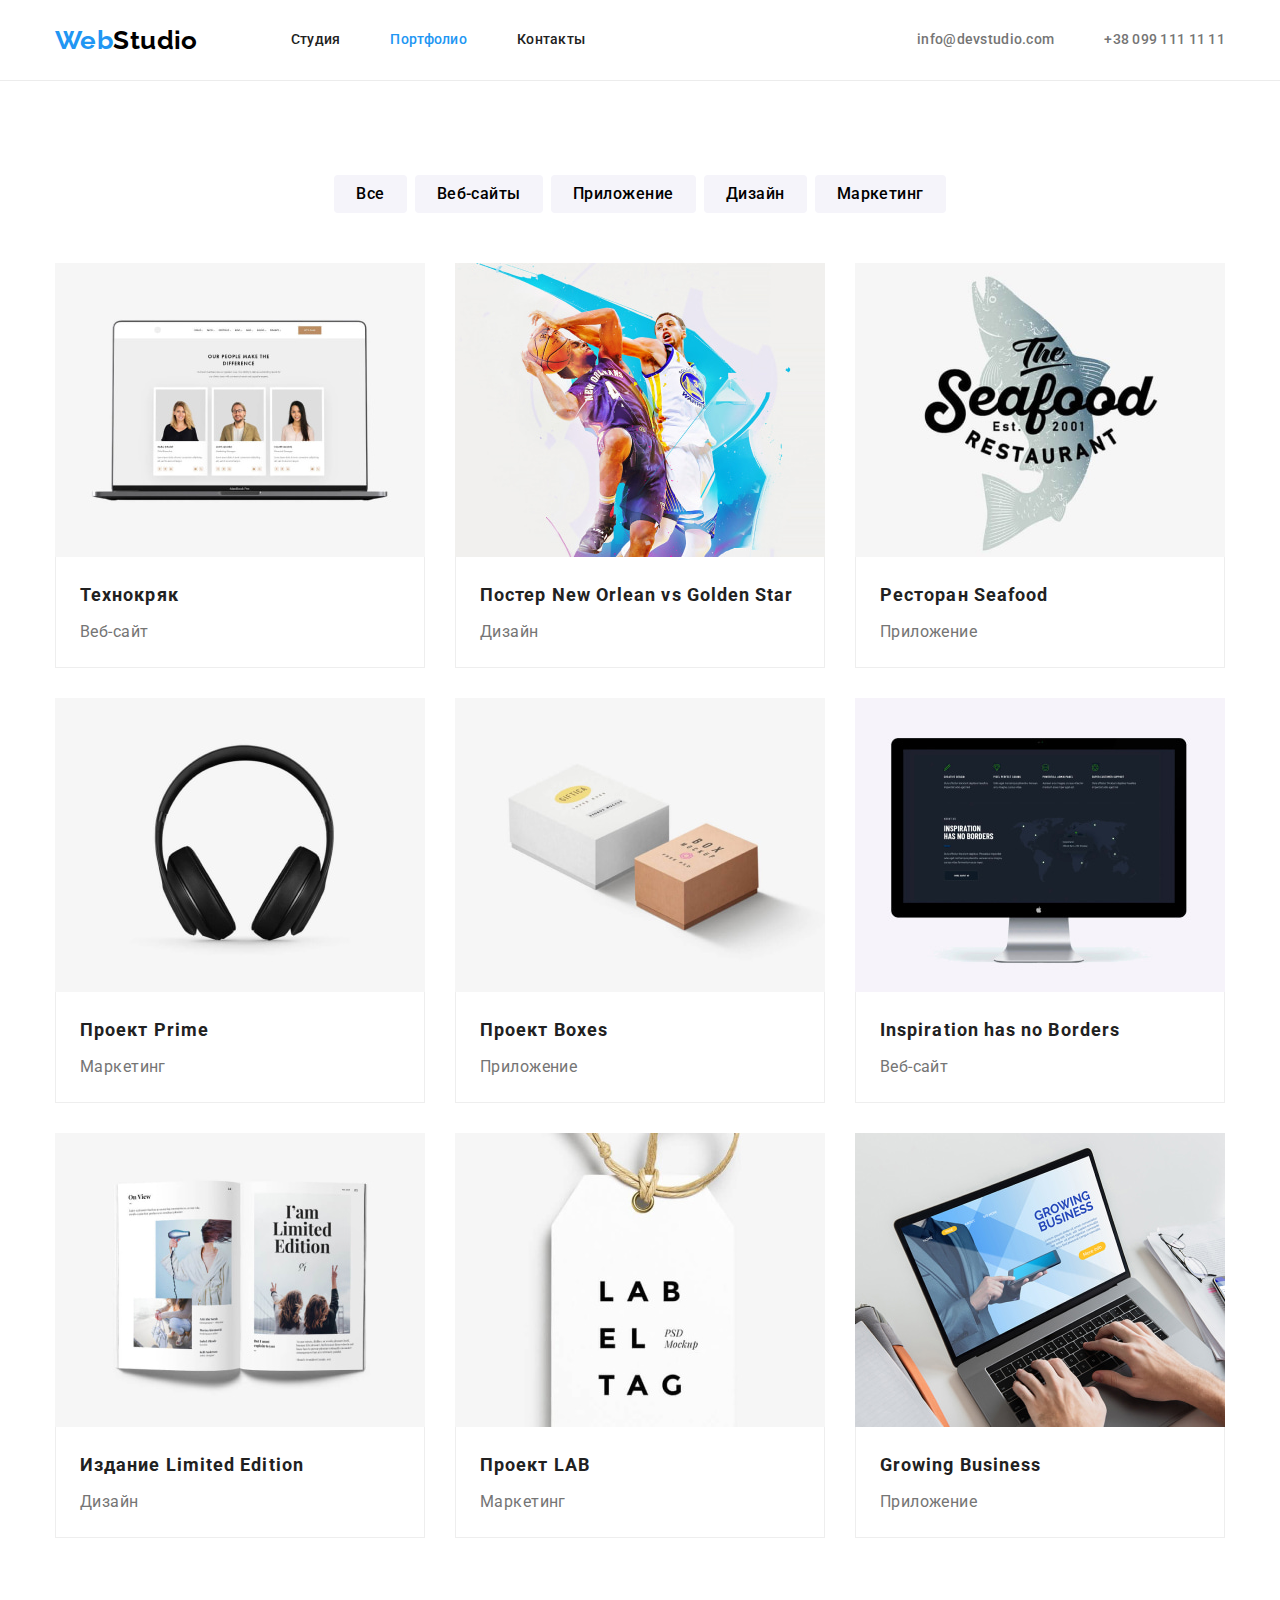
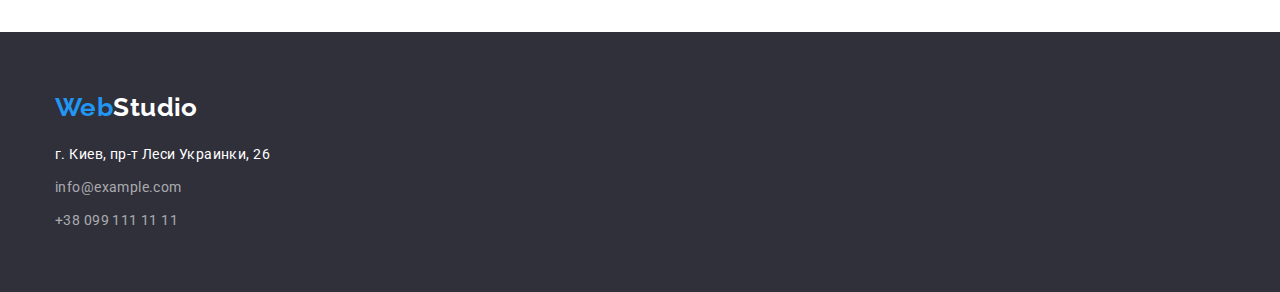
==== portfolio.html @ b50cb81b "Додав основні файли" ====
<!DOCTYPE html>
<html lang="ru">
  <head>
    <meta charset="UTF-8" />
    <meta http-equiv="X-UA-Compatible" content="IE=edge" />
    <meta name="viewport" content="width=device-width, initial-scale=1.0" />
    <title>Главная</title>
    <link
      href="https://fonts.googleapis.com/css2?family=Raleway:wght@700&family=Roboto:wght@400;500;700;900&display=swap"
      rel="stylesheet"
    />
    <link
      rel="stylesheet"
      href="https://cdnjs.cloudflare.com/ajax/libs/modern-normalize/1.1.0/modern-normalize.min.css"
    />
    <link rel="stylesheet" href="./css/styles.css" />
  </head>
  <body>
    <!--Верхняя линия-->
    <header class="header">
      <div class="container">
        <nav class="nav">
          <a href="./index.html" class="logo"
            >Web<span class="logo-studio">Studio</span></a
          >
          <ul class="site-nav list">
            <li class="nav-item">
              <a href="./index.html" class="link">Студия</a>
            </li>
            <li class="nav-item">
              <a href="./portfolio.html" class="link current">Портфолио</a>
            </li>
            <li class="nav-item"><a href="" class="link">Контакты</a></li>
          </ul>
        </nav>
        <ul class="adress-nav list">
          <li class="adress-nav-list">
            <a href="mailto:info@devstudio.com" class="link"
              >info@devstudio.com</a
            >
          </li>
          <li class="adress-nav-list">
            <a href="tel:+380991111111" class="link">+38 099 111 11 11</a>
          </li>
        </ul>
      </div>
    </header>
    <!--Projects-->
    <main class="main">
      <section class="section">
        <div class="container">
          <h1 class="visually-hidden">Проекты</h1>
          <ul class="project list">
            <li class="btn">
              <button type="button" class="button">Все</button>
            </li>
            <li class="btn">
              <button type="button" class="button">Веб-сайты</button>
            </li>
            <li class="btn">
              <button type="button" class="button">Приложение</button>
            </li>
            <li class="btn">
              <button type="button" class="button">Дизайн</button>
            </li>
            <li class="btn">
              <button type="button" class="button">Маркетинг</button>
            </li>
          </ul>
          <ul class="section-project list">
            <li class="project-tehno">
              <a href="" class="link">
                <article class="card">
                  <img src="./images/img.jpg" alt="Технокряк" width="370" />
                  <div class="card-info">
                    <h2 class="project-title">Технокряк</h2>
                    <p class="project-descrip">Веб-сайт</p>
                  </div>
                </article>
              </a>
            </li>
            <li class="project-poster">
              <a href="" class="link">
                <article class="card">
                  <img
                    src="./images/img-1.jpg"
                    alt="Постер NO vs GS"
                    width="370"
                  />
                  <div class="card-info">
                    <h2 class="project-title">
                      Постер New Orlean vs Golden Star
                    </h2>
                    <p class="project-descrip">Дизайн</p>
                  </div>
                </article>
              </a>
            </li>
            <li class="project-seafood">
              <a href="" class="link">
                <article class="card">
                  <img
                    src="./images/img-2.jpg"
                    alt="Ресторан Seafood"
                    width="370"
                  />
                  <div class="card-info">
                    <h2 class="project-title">Ресторан Seafood</h2>
                    <p class="project-descrip">Приложение</p>
                  </div>
                </article>
              </a>
            </li>
            <li class="project-prime">
              <a href="" class="link">
                <article class="card">
                  <img
                    src="./images/img-3.jpg"
                    alt="Проект Prime"
                    width="370"
                  />
                  <div class="card-info">
                    <h2 class="project-title">Проект Prime</h2>
                    <p class="project-descrip">Маркетинг</p>
                  </div>
                </article>
              </a>
            </li>
            <li class="project-boxes">
              <a href="" class="link">
                <article class="card">
                  <img
                    src="./images/img-4.jpg"
                    alt="Проект Boxes"
                    height="294"
                    width="370"
                  />
                  <div class="card-info">
                    <h2 class="project-title">Проект Boxes</h2>
                    <p class="project-descrip">Приложение</p>
                  </div>
                </article>
              </a>
            </li>
            <li class="project-borders">
              <a href="" class="link">
                <article class="card">
                  <img
                    src="./images/img-5.jpg"
                    alt="Inspiration has no Borders"
                    width="370"
                  />
                  <div class="card-info">
                    <h2 class="project-title">Inspiration has no Borders</h2>
                    <p class="project-descrip">Веб-сайт</p>
                  </div>
                </article>
              </a>
            </li>
            <li class="project-limit">
              <a href="" class="link">
                <article class="card">
                  <img
                    src="./images/img-6.jpg"
                    alt="Издание Limited Edition"
                    width="370"
                  />
                  <div class="card-info">
                    <h2 class="project-title">Издание Limited Edition</h2>
                    <p class="project-descrip">Дизайн</p>
                  </div>
                </article>
              </a>
            </li>
            <li class="project-lab">
              <a href="" class="link">
                <article class="card">
                  <img src="./images/img-7.jpg" alt="Проект LAB" width="370" />
                  <div class="card-info">
                    <h2 class="project-title">Проект LAB</h2>
                    <p class="project-descrip">Маркетинг</p>
                  </div>
                </article>
              </a>
            </li>
            <li class="project-business">
              <a href="" class="link">
                <article class="card">
                  <img
                    src="./images/img-8.jpg"
                    alt="Growing Business"
                    width="370"
                  />
                  <div class="card-info">
                    <h2 class="project-title">Growing Business</h2>
                    <p class="project-descrip">Приложение</p>
                  </div>
                </article>
              </a>
            </li>
          </ul>
        </div>
      </section>
    </main>
    <!--Footer-->
    <footer class="footer">
      <div class="container">
        <a href="./index.html" class="logo"
          >Web<span class="logo-studio">Studio</span></a
        >
        <address class="footer-adress">
          г. Киев, пр-т Леси Украинки, 26
          <ul class="footer-info list">
            <li class="footer-adress-item">
              <a href="mailto:info@example.com" class="link"
                >info@example.com</a
              >
            </li>
            <li class="footer-adress-item">
              <a href="tel:+380991111111" class="link">+38 099 111 11 11</a>
            </li>
          </ul>
        </address>
      </div>
    </footer>
  </body>
</html>
---- css/styles.css ----
/* Описание Студия */

:root {
  --main-text-color: #212121;
  --acent-color: #757575;
  --primary-white-color: #ffffff;
  --button-color: #2196f3;
  --background-color: #2f303a;
  --background-button: #f5f4fa;
  --background: #188ce8;
  --color-logo: #000000;

  --padding-section: 94px;
  --basic-margin: 30px;
}

body {
  font-family: Roboto, sans-serif;
  font-style: 400;
  font-size: 14px;
  font-weight: 400;
  letter-spacing: 0.03em;
  background-color: var(--primary-white-color);
  color: var(--main-text-color);
  justify-content: center;
}
.container {
  width: 1200px;
  margin: 0 auto;
  padding: 0 15px;
}

h1,
h2,
h3,
h4,
p,
ul {
  margin: 0;
}
img {
  display: block;
  max-width: 100%;
}
.list {
  list-style: none;
  padding: 0;
  margin: 0;
}

.link {
  text-decoration: none;
}

/* Logo */

.logo {
  font-family: Raleway, sans-serif;
  font-style: 400;
  font-weight: 700;
  font-size: 26px;
  line-height: 1.19;
  text-decoration: none;
  color: var(--button-color);
  display: flex;
  align-items: center;
}

.logo-studio {
  color: var(--color-logo);
}

/* Header */

.header {
  border-bottom: 1px solid #ececec;
}
.header .container {
  display: flex;
  align-items: center;
}
.nav {
  display: flex;
  flex-wrap: wrap;
  align-content: center;
}

.site-nav {
  font-weight: 500;
  font-size: 14px;
  line-height: 1.14;
  letter-spacing: 0.02em;
  justify-content: center;
  align-items: center;
  display: flex;
  margin-left: 93px;
}

.site-nav .link {
  color: var(--main-text-color);
}

.site-nav .link:hover,
.site-nav .link:focus {
  color: var(--button-color);
}

.site-nav .link.current {
  color: var(--button-color);
}

.nav-item {
  margin-right: 50px;
}

.nav-item > .link {
  display: block;
  padding: 32px 0;
}

.nav-item:last-child {
  margin-right: 0;
}

.adress-nav {
  font-weight: 500;
  font-size: 14px;
  line-height: 1.14;
  letter-spacing: 0.02em;
  margin-left: auto;
  display: flex;
}
.adress-nav-list {
  margin-left: 50px;
}

.adress-nav-list:first-child {
  margin-left: 0;
}

/* Hero */

.hero {
  background-color: var(--background-color);
  padding-top: 200px;
  padding-bottom: 200px;
}

.hero-title {
  font-weight: 900;
  font-size: 44px;
  line-height: 1.36;
  text-align: center;
  letter-spacing: 0.06em;
  text-transform: uppercase;
  color: var(--primary-white-color);
  margin-bottom: var(--basic-margin);
}

.hero-button {
  cursor: pointer;
  font-weight: 700;
  font-size: 16px;
  line-height: 1.87;
  text-align: center;
  letter-spacing: 0.06em;
  /* box-shadow: 0px 4px 4px rgba(0, 0, 0, 0.15); */
  border: 0;
  border-radius: 4px;
  color: var(--primary-white-color);
  background-color: var(--button-color);
  display: block;
  padding: 10px 32px;
  margin-left: auto;
  margin-right: auto;
}
.hero-button:hover,
.hero-button:focus {
  color: var(--primary-white-color);
  background-color: var(--background);
}

/* Секции и абзацы*/
.section {
  padding: var(--padding-section) 0;
}

.section-title {
  color: var(--main-text-color);
  font-weight: 700;
  font-size: 36px;
  line-height: 1.17;
  text-align: center;
  margin-bottom: 50px;
}

/* Особенности */

.visually-hidden {
  position: absolute;
  width: 1px;
  height: 1px;
  margin: -1px;
  border: 0;
  padding: 0;
  white-space: nowrap;
  clip-path: inset(100%);
  clip: rect(0 0 0 0);
  overflow: hidden;
}

.futuries {
  display: flex;
}

.futuries.section {
  padding-bottom: 0;
}

.futuries > .item {
  flex-basis: calc(100% / 4);
  margin-left: var(--basic-margin);
}

.item:first-child {
  margin-left: 0;
}

.futuries-title {
  font-weight: 700;
  font-size: 14px;
  line-height: 1.14;
  text-transform: uppercase;
  margin-bottom: 10px;
}

.futuries-title-p {
  font-size: 14px;
  line-height: 1.71;
  color: var(--acent-color);
}

/* Чем мы занимаемся*/

.study {
  display: flex;
  flex-wrap: wrap;
}

.study-item {
  margin-right: var(--basic-margin);
}

.study-item:last-child {
  margin-right: 0;
}

.section.study {
  padding-top: 0;
}

/* Team section */

.team {
  display: flex;
  flex-wrap: wrap;
  flex-basis: calc(100% / 4 - 90px);
}

.section.team {
  background-color: var(--background-button);

  margin-left: auto;
  margin-right: auto;
  justify-content: center;
}

.team-list {
  text-align: center;
  width: 270px;
  background-color: var(--primary-white-color);
  box-shadow: 0px 1px 3px rgba(0, 0, 0, 0.12), 0px 1px 1px rgba(0, 0, 0, 0.14),
    0px 2px 1px rgba(0, 0, 0, 0.2);
  border-radius: 0px 0px 4px 4px;
  margin-left: var(--basic-margin);
}
.team-list:first-child {
  margin-left: 0;
}
.team-disc {
  padding: var(--basic-margin) 0;
}

.team-list .team-title {
  font-weight: 500;
  font-size: 16px;
  line-height: 1.19;
  justify-content: center;
  margin-bottom: 10px;
}

.team-descrip {
  font-size: 16px;
  line-height: 1.14;
  color: var(--acent-color);
  justify-content: center;
}

/* Footer */

.footer {
  color: var(--primary-white-color);
  background-color: var(--background-color);
  margin-left: auto;
  margin-right: auto;
  padding: 60px 0;
}

.footer-adress {
  line-height: 1.71;
  font-style: normal;
  color: var(--primary-white-color);
  background-color: var(--background-color);
  margin-top: 20px;
}

.footer-info {
  margin-top: 9px;
}

.footer-adress-item:last-child {
  margin-top: 9px;
}

.footer-adress .link {
  color: rgba(255, 255, 255, 0.6);
}
.footer .logo-studio {
  color: var(--primary-white-color);
}

.adress-nav .link {
  color: var(--acent-color);
}

.link:hover,
.link:focus {
  color: var(--button-color);
}

.adress-nav .link.current {
  color: var(--button-color);
}

/* Описание для Портфолио */

/* Section project */

.project {
  font-weight: 500;
  font-size: 16px;
  line-height: 1.62;
  margin: 0 auto;
  display: flex;
  justify-content: center;
  margin-bottom: 50px;
}
.btn {
  margin-right: 8px;
}

.btn:last-child {
  margin-right: 0;
}

.button {
  font-family: Roboto;
  font-style: 400;
  font-weight: 500;
  font-size: 16px;
  line-height: 1.63;
  text-align: center;
  letter-spacing: 0.03em;
  background-color: var(--background-button);
  border-radius: 4px;
  border: var(--background-button);
  padding: 6px 22px;
}

.button:last-child {
}

.project .button:active {
  color: var(--primary-white-color);
  background-color: var(--button-color);
}

.project .button:hover,
.project .button:focus {
  color: var(--primary-white-color);
  background-color: var(--button-color);
}

.section-project .link {
  color: var(--main-text-color);
}

.section-project {
  display: flex;
  flex-wrap: wrap;
  margin-left: calc(-1 * var(--basic-margin));
  margin-top: calc(-1 * var(--basic-margin));
}

.project-title {
  font-weight: 700;
  font-size: 18px;
  line-height: 2;
  letter-spacing: 0.06em;
  margin-bottom: 4px;
}

.card-info {
  padding: 20px 24px;
  border-left: 1px solid #eeeeee;
  border-right: 1px solid #eeeeee;
  border-bottom: 1px solid #eeeeee;
}

.project-descrip {
  font-size: 16px;
  line-height: 1.87;
  color: var(--acent-color);
}

.project-tehno,
.project-poster,
.project-seafood,
.project-prime,
.project-boxes,
.project-borders,
.project-limit,
.project-lab,
.project-business {
  flex-basis: calc(100% / 3 - var(--basic-margin));
  margin-left: var(--basic-margin);
  margin-top: var(--basic-margin);
}
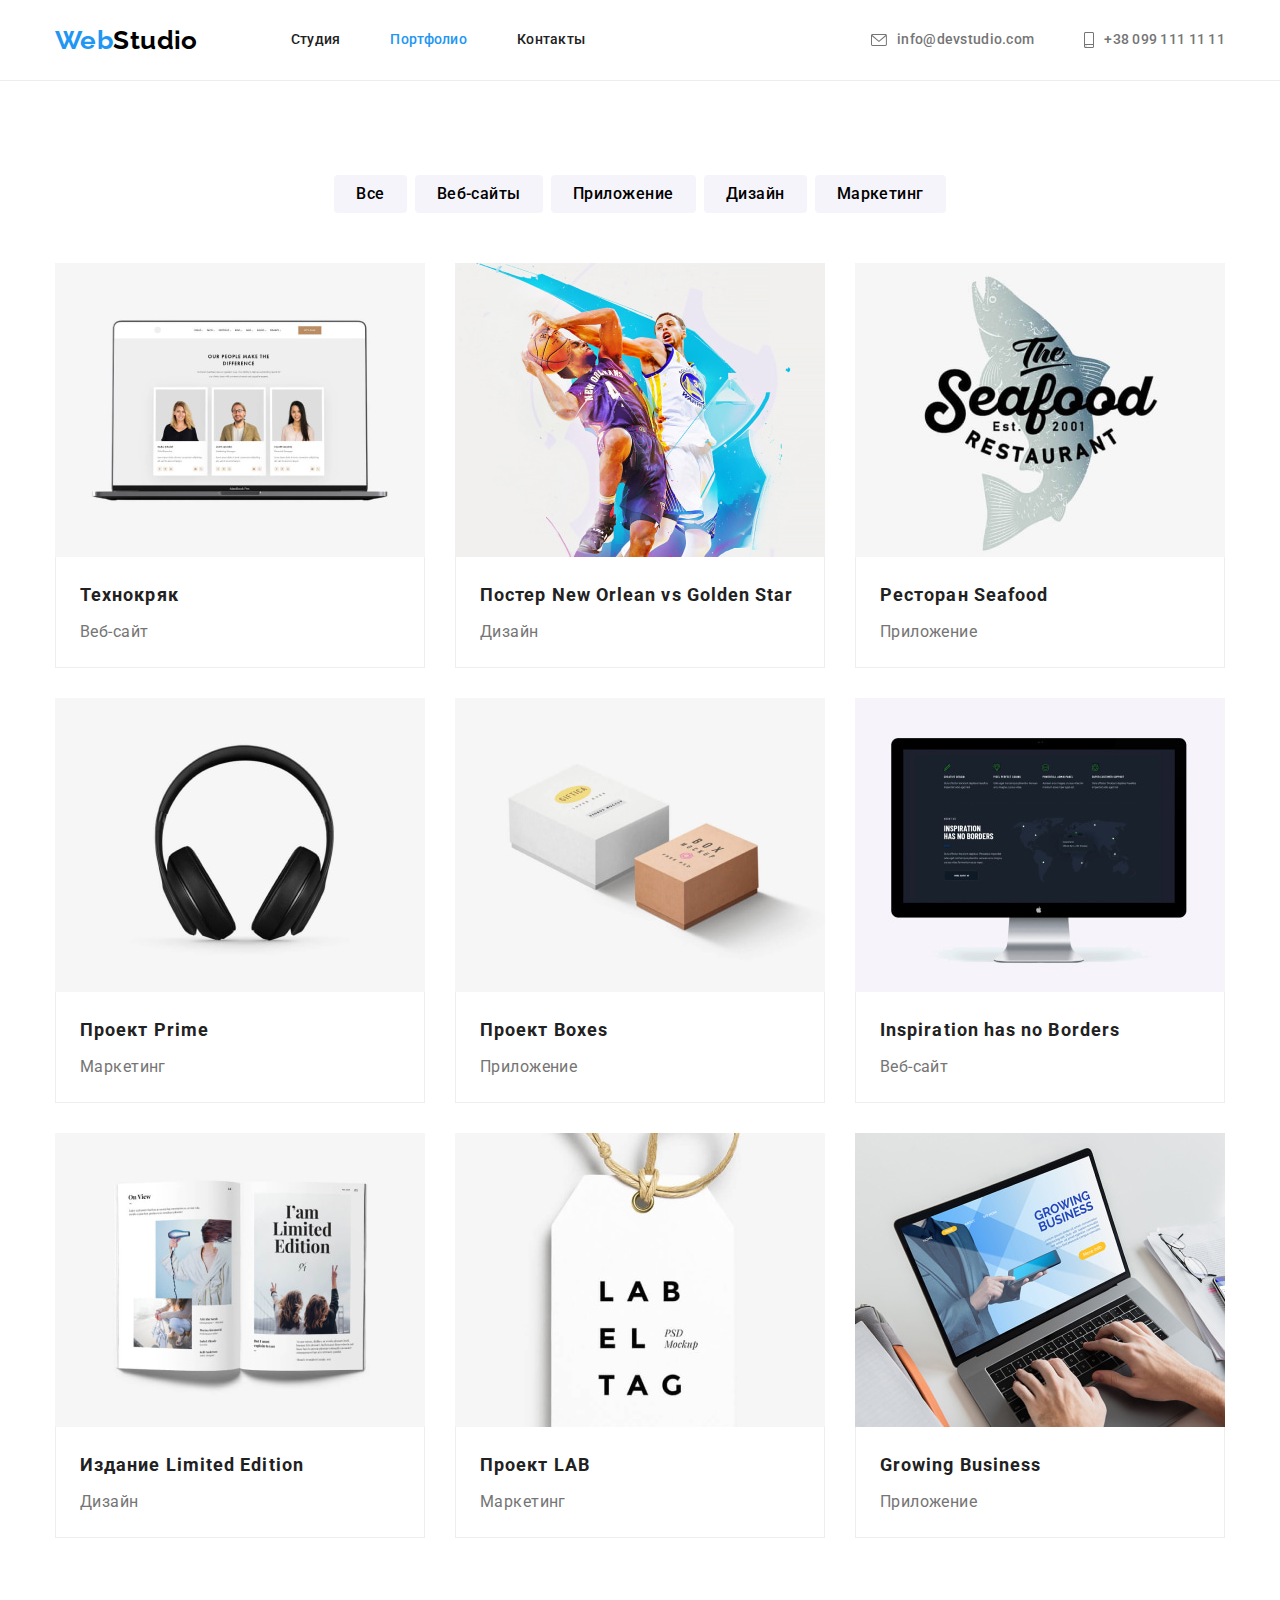
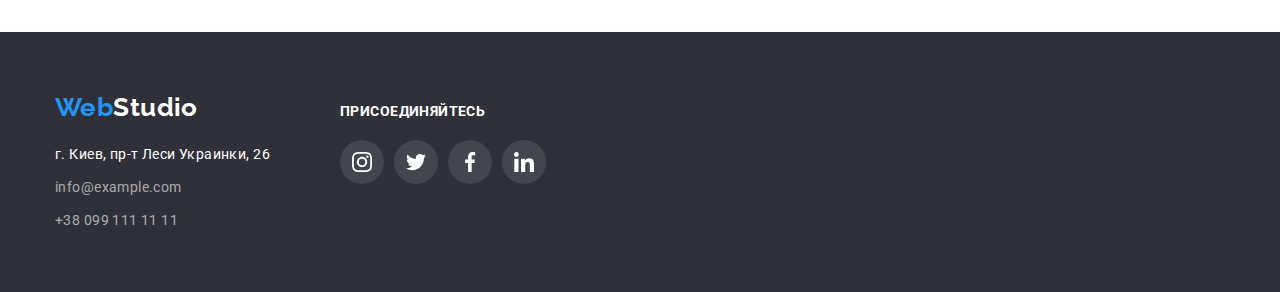
==== commit 3312d7b3: "Додав ефект тіні на сторінку Портфоліо" ====
--- a/portfolio.html
+++ b/portfolio.html
@@ -35,11 +35,17 @@
         </nav>
         <ul class="adress-nav list">
           <li class="adress-nav-list">
+            <svg class="soc-icons nav" width="16" height="12">
+              <use href="./images/icons.svg#envelope"></use>
+            </svg>
             <a href="mailto:info@devstudio.com" class="link"
               >info@devstudio.com</a
             >
           </li>
           <li class="adress-nav-list">
+            <svg class="soc-icons nav" width="10" height="16">
+              <use href="./images/icons.svg#smartphone"></use>
+            </svg>
             <a href="tel:+380991111111" class="link">+38 099 111 11 11</a>
           </li>
         </ul>
@@ -205,22 +211,61 @@
     <!--Footer-->
     <footer class="footer">
       <div class="container">
-        <a href="./index.html" class="logo"
-          >Web<span class="logo-studio">Studio</span></a
-        >
-        <address class="footer-adress">
-          г. Киев, пр-т Леси Украинки, 26
-          <ul class="footer-info list">
-            <li class="footer-adress-item">
-              <a href="mailto:info@example.com" class="link"
-                >info@example.com</a
-              >
-            </li>
-            <li class="footer-adress-item">
-              <a href="tel:+380991111111" class="link">+38 099 111 11 11</a>
-            </li>
-          </ul>
-        </address>
+        <ul class="foot-adress list">
+          <li class="foot-list">
+            <a href="./index.html" class="logo"
+              >Web<span class="logo-studio">Studio</span></a
+            >
+            <address class="footer-adress">
+              г. Киев, пр-т Леси Украинки, 26
+              <ul class="footer-info list">
+                <li class="footer-adress-item">
+                  <a href="mailto:info@example.com" class="link"
+                    >info@example.com</a
+                  >
+                </li>
+                <li class="footer-adress-item">
+                  <a href="tel:+380991111111" class="link">+38 099 111 11 11</a>
+                </li>
+              </ul>
+            </address>
+          </li>
+          <li class="foot-list">
+            <ul class="foot-social list">
+              <li class="social-list">
+                <h3 class="footer-title">ПРИСОЕДИНЯЙТЕСЬ</h3>
+              </li>
+              <li class="social-list">
+                <ul class="foot-icons list">
+                  <li class="ftr-icon">
+                    <a href="" class="footer-social"
+                      ><svg class="soc-icons" width="20" height="20">
+                        <use href="./images/icons.svg#instagram"></use></svg
+                    ></a>
+                  </li>
+                  <li class="ftr-icon">
+                    <a href="" class="footer-social"
+                      ><svg class="soc-icons" width="20" height="20">
+                        <use href="./images/icons.svg#twitter"></use></svg
+                    ></a>
+                  </li>
+                  <li class="ftr-icon">
+                    <a href="" class="footer-social"
+                      ><svg class="soc-icons" width="20" height="20">
+                        <use href="./images/icons.svg#facebook"></use></svg
+                    ></a>
+                  </li>
+                  <li class="ftr-icon">
+                    <a href="" class="footer-social"
+                      ><svg class="soc-icons" width="20" height="20">
+                        <use href="./images/icons.svg#linkedin"></use></svg
+                    ></a>
+                  </li>
+                </ul>
+              </li>
+            </ul>
+          </li>
+        </ul>
       </div>
     </footer>
   </body>
--- a/css/styles.css
+++ b/css/styles.css
@@ -10,6 +10,9 @@
   --background: #188ce8;
   --color-logo: #000000;
 
+  --icons-color: #afb1b8;
+  --icons-foot: rgba(255, 255, 255, 0.1);
+
   --padding-section: 94px;
   --basic-margin: 30px;
 }
@@ -24,6 +27,7 @@
   color: var(--main-text-color);
   justify-content: center;
 }
+
 .container {
   width: 1200px;
   margin: 0 auto;
@@ -38,10 +42,12 @@
 ul {
   margin: 0;
 }
+
 img {
   display: block;
   max-width: 100%;
 }
+
 .list {
   list-style: none;
   padding: 0;
@@ -75,10 +81,12 @@
 .header {
   border-bottom: 1px solid #ececec;
 }
+
 .header .container {
   display: flex;
   align-items: center;
 }
+
 .nav {
   display: flex;
   flex-wrap: wrap;
@@ -130,20 +138,68 @@
   margin-left: auto;
   display: flex;
 }
+
 .adress-nav-list {
+  display: flex;
+  align-items: center;
+  justify-content: center;
   margin-left: 50px;
+}
+
+.adress-nav-list:hover,
+.adress-nav-list:focus {
+  color: var(--button-color);
 }
 
 .adress-nav-list:first-child {
   margin-left: 0;
 }
 
+.adress-nav .link {
+  color: var(--acent-color);
+}
+
+.link:hover,
+.link:focus {
+  color: var(--button-color);
+}
+
+.adress-nav .link.current {
+  color: var(--button-color);
+}
+
+.soc-icons.nav {
+  margin-right: 10px;
+  color: var(--acent-color);
+}
+
+.soc-icons.nav:hover,
+.soc-icons.nav:focus {
+  color: var(--button-color);
+}
+
 /* Hero */
+
+.overlay {
+  max-width: 1600px;
+  height: 600px;
+  margin-left: auto;
+  margin-right: auto;
+  background-image: linear-gradient(
+      to right,
+      rgba(47, 48, 58, 0.4),
+      rgba(47, 48, 58, 0.4)
+    ),
+    url("..//images/hero-bg.jpg");
+  background-repeat: no-repeat;
+  background-position: center;
+  background-size: cover;
+  padding-top: 200px;
+  padding-bottom: 200px;
+}
 
 .hero {
   background-color: var(--background-color);
-  padding-top: 200px;
-  padding-bottom: 200px;
 }
 
 .hero-title {
@@ -221,6 +277,16 @@
   flex-basis: calc(100% / 4);
   margin-left: var(--basic-margin);
 }
+.futuries-icon {
+  display: flex;
+  justify-content: center;
+  align-items: center;
+  background-color: var(--background-button);
+  width: 270px;
+  height: 120px;
+  border-radius: 4px;
+  margin-bottom: 30px;
+}
 
 .item:first-child {
   margin-left: 0;
@@ -306,6 +372,68 @@
   justify-content: center;
 }
 
+.team-icons {
+  display: flex;
+  list-style: none;
+  padding: 0 32px;
+  cursor: pointer;
+  margin-top: 16px;
+}
+
+.btn-icon:not(:last-child) {
+  margin-right: 10px;
+}
+
+.button-social {
+  display: flex;
+  justify-content: center;
+  align-items: center;
+  width: 44px;
+  height: 44px;
+  border-radius: 50%;
+  padding: 0;
+  color: var(--icons-color);
+}
+
+.button-social:hover,
+.button-social:focus {
+  color: var(--primary-white-color);
+  background-color: var(--button-color);
+}
+
+.soc-icons {
+  fill: currentColor;
+}
+
+/* Section clients */
+
+.clients {
+  display: flex;
+  justify-content: center;
+  align-items: center;
+}
+
+.clients-list {
+  box-sizing: content-box;
+  border: 1px solid var(--icons-color);
+  border-radius: 4px;
+  padding: 16px 32px;
+}
+
+.clients-list:not(:last-child) {
+  margin-right: 30px;
+}
+
+.clients-item {
+  display: flex;
+  color: var(--icons-color);
+}
+
+.clients-item:hover,
+.clients-item:focus {
+  color: var(--button-color);
+}
+
 /* Footer */
 
 .footer {
@@ -314,6 +442,7 @@
   margin-left: auto;
   margin-right: auto;
   padding: 60px 0;
+  display: flex;
 }
 
 .footer-adress {
@@ -350,6 +479,55 @@
 
 .adress-nav .link.current {
   color: var(--button-color);
+}
+
+.footer-title {
+  font-family: Roboto;
+  font-style: normal;
+  font-weight: 700;
+  font-size: 14px;
+  line-height: 1.14;
+
+  text-transform: uppercase;
+  padding-top: 12px;
+}
+
+.foot-adress {
+  display: flex;
+}
+
+.foot-list:last-child {
+  margin-left: 70px;
+}
+
+.foot-icons {
+  display: flex;
+  list-style: none;
+  margin-top: 20px;
+  justify-content: center;
+  align-items: center;
+  cursor: pointer;
+}
+
+.ftr-icon:not(:last-child) {
+  margin-right: 10px;
+}
+
+.footer-social {
+  display: flex;
+  justify-content: center;
+  align-items: center;
+  width: 44px;
+  height: 44px;
+  border-radius: 50%;
+  padding: 0;
+  color: var(--primary-white-color);
+  background-color: var(--icons-foot);
+}
+.footer-social:hover,
+.footer-social:focus {
+  color: var(--primary-white-color);
+  background-color: var(--button-color);
 }
 
 /* Описание для Портфолио */
@@ -365,12 +543,9 @@
   justify-content: center;
   margin-bottom: 50px;
 }
-.btn {
+
+.btn:not(:last-child) {
   margin-right: 8px;
-}
-
-.btn:last-child {
-  margin-right: 0;
 }
 
 .button {
@@ -399,6 +574,8 @@
 .project .button:focus {
   color: var(--primary-white-color);
   background-color: var(--button-color);
+  box-shadow: 0px 3px 1px rgba(0, 0, 0, 0.1), 0px 1px 2px rgba(0, 0, 0, 0.08),
+    0px 2px 2px rgba(0, 0, 0, 0.12);
 }
 
 .section-project .link {
@@ -446,3 +623,25 @@
   margin-left: var(--basic-margin);
   margin-top: var(--basic-margin);
 }
+
+.project-tehno:hover,
+.project-tehno:focus,
+.project-poster:hover,
+.project-poster:focus,
+.project-seafood:hover,
+.project-seafood:focus,
+.project-prime:hover,
+.project-prime:focus,
+.project-boxes:hover,
+.project-boxes:focus,
+.project-borders:hover,
+.project-borders:focus,
+.project-limit:hover,
+.project-limit:focus,
+.project-lab:hover,
+.project-lab:focus,
+.project-business:hover,
+.project-business:focus {
+  box-shadow: 0px 1px 1px rgba(0, 0, 0, 0.12), 0px 4px 4px rgba(0, 0, 0, 0.06),
+    1px 4px 6px rgba(0, 0, 0, 0.16);
+}
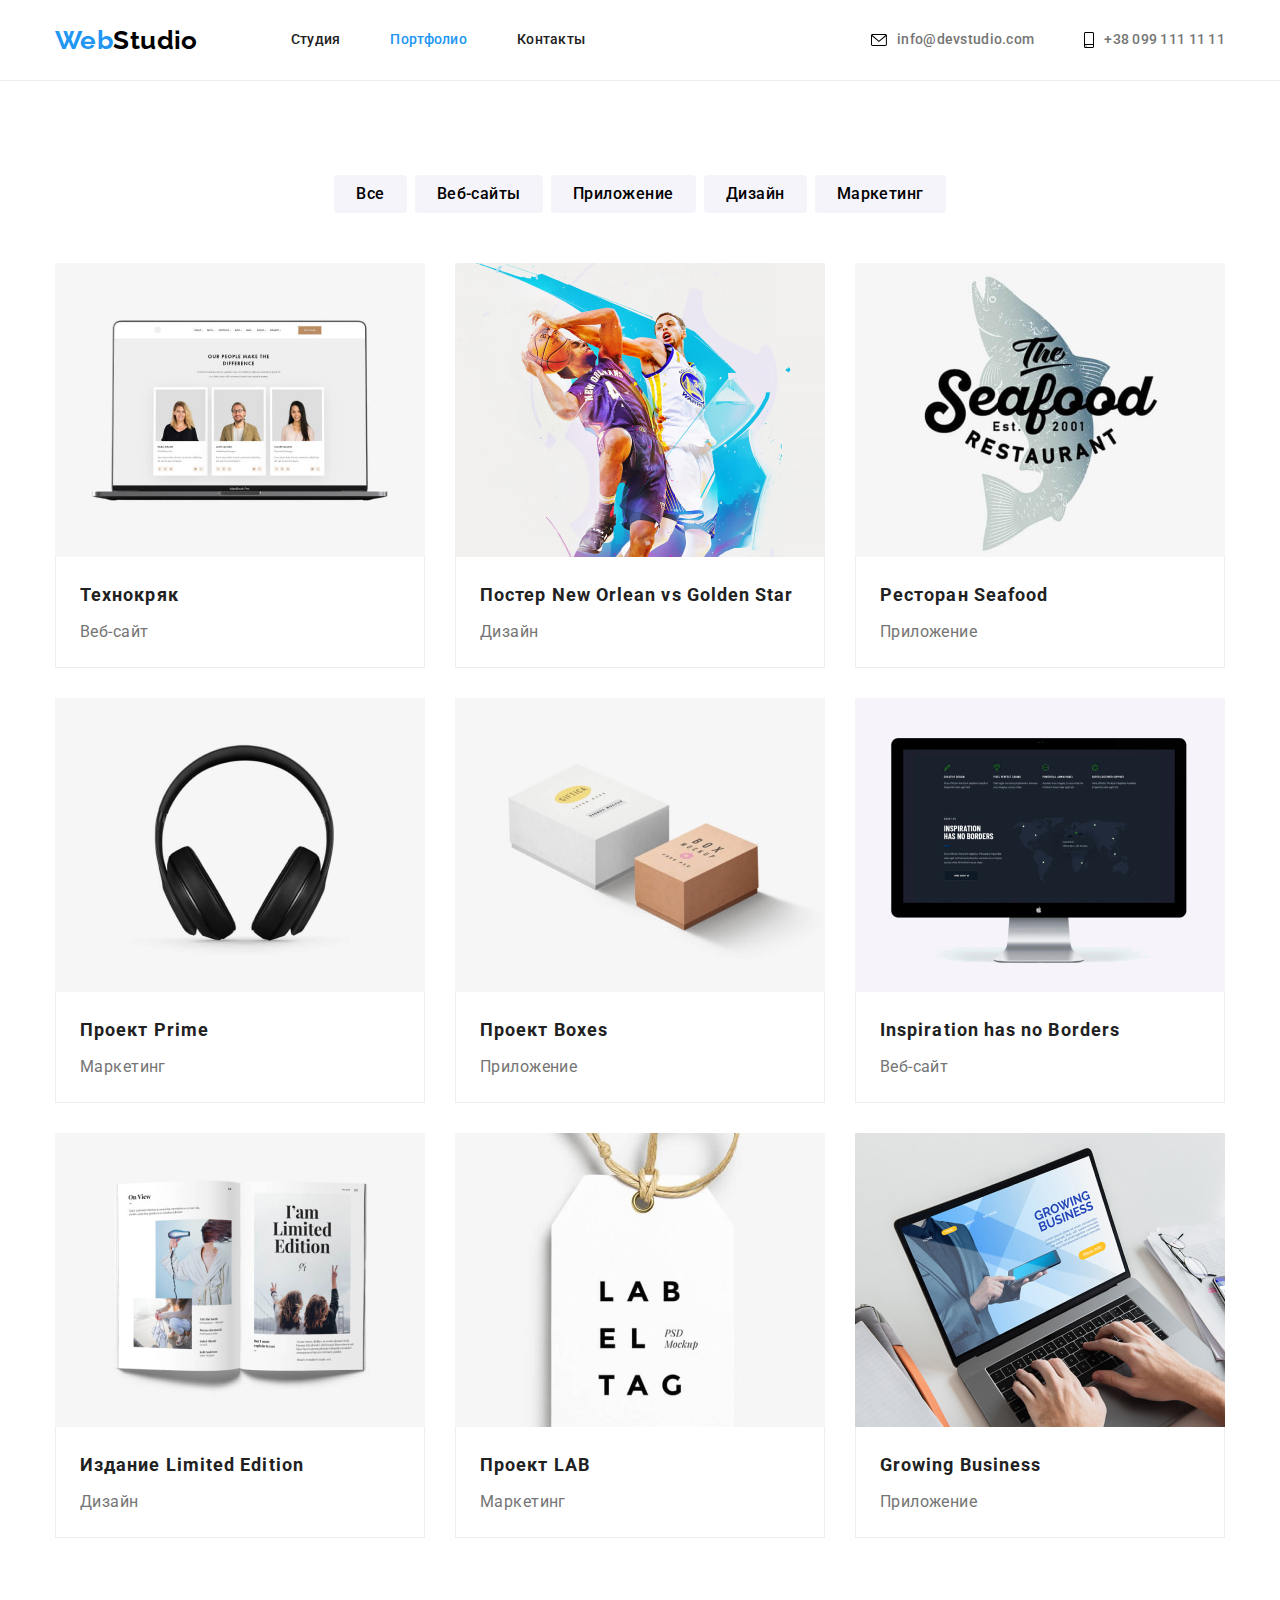
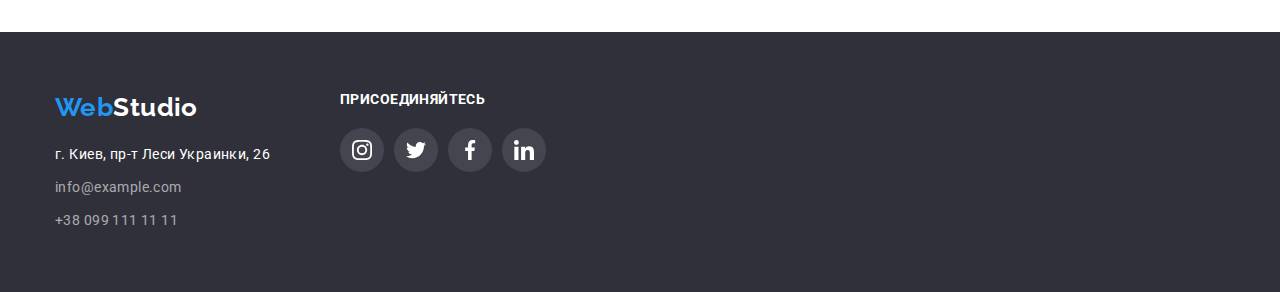
==== commit 28e5fec4: "Оновив футер і хедер" ====
--- a/portfolio.html
+++ b/portfolio.html
@@ -23,7 +23,7 @@
           <a href="./index.html" class="logo"
             >Web<span class="logo-studio">Studio</span></a
           >
-          <ul class="site-nav list">
+          <ul class="site-nav">
             <li class="nav-item">
               <a href="./index.html" class="link">Студия</a>
             </li>
@@ -33,20 +33,20 @@
             <li class="nav-item"><a href="" class="link">Контакты</a></li>
           </ul>
         </nav>
-        <ul class="adress-nav list">
+        <ul class="adress-nav">
           <li class="adress-nav-list">
-            <svg class="soc-icons nav" width="16" height="12">
-              <use href="./images/icons.svg#envelope"></use>
-            </svg>
             <a href="mailto:info@devstudio.com" class="link"
+              ><svg class="nav-icons" width="16" height="12">
+                <use href="./images/icons.svg#envelope"></use></svg
               >info@devstudio.com</a
             >
           </li>
           <li class="adress-nav-list">
-            <svg class="soc-icons nav" width="10" height="16">
-              <use href="./images/icons.svg#smartphone"></use>
-            </svg>
-            <a href="tel:+380991111111" class="link">+38 099 111 11 11</a>
+            <a href="tel:+380991111111" class="link"
+              ><svg class="nav-icons" width="10" height="16">
+                <use href="./images/icons.svg#smartphone"></use></svg
+              >+38 099 111 11 11</a
+            >
           </li>
         </ul>
       </div>
@@ -56,7 +56,7 @@
       <section class="section">
         <div class="container">
           <h1 class="visually-hidden">Проекты</h1>
-          <ul class="project list">
+          <ul class="project lit">
             <li class="btn">
               <button type="button" class="button">Все</button>
             </li>
@@ -73,9 +73,9 @@
               <button type="button" class="button">Маркетинг</button>
             </li>
           </ul>
-          <ul class="section-project list">
-            <li class="project-tehno">
-              <a href="" class="link">
+          <ul class="section-project">
+            <li class="project-item">
+              <a href="" class="project-link">
                 <article class="card">
                   <img src="./images/img.jpg" alt="Технокряк" width="370" />
                   <div class="card-info">
@@ -85,8 +85,8 @@
                 </article>
               </a>
             </li>
-            <li class="project-poster">
-              <a href="" class="link">
+            <li class="project-item">
+              <a href="" class="project-link">
                 <article class="card">
                   <img
                     src="./images/img-1.jpg"
@@ -102,8 +102,8 @@
                 </article>
               </a>
             </li>
-            <li class="project-seafood">
-              <a href="" class="link">
+            <li class="project-item">
+              <a href="" class="project-link">
                 <article class="card">
                   <img
                     src="./images/img-2.jpg"
@@ -117,8 +117,8 @@
                 </article>
               </a>
             </li>
-            <li class="project-prime">
-              <a href="" class="link">
+            <li class="project-item">
+              <a href="" class="project-link">
                 <article class="card">
                   <img
                     src="./images/img-3.jpg"
@@ -132,8 +132,8 @@
                 </article>
               </a>
             </li>
-            <li class="project-boxes">
-              <a href="" class="link">
+            <li class="project-item">
+              <a href="" class="project-link">
                 <article class="card">
                   <img
                     src="./images/img-4.jpg"
@@ -148,8 +148,8 @@
                 </article>
               </a>
             </li>
-            <li class="project-borders">
-              <a href="" class="link">
+            <li class="project-item">
+              <a href="" class="project-link">
                 <article class="card">
                   <img
                     src="./images/img-5.jpg"
@@ -163,8 +163,8 @@
                 </article>
               </a>
             </li>
-            <li class="project-limit">
-              <a href="" class="link">
+            <li class="project-item">
+              <a href="" class="project-link">
                 <article class="card">
                   <img
                     src="./images/img-6.jpg"
@@ -178,8 +178,8 @@
                 </article>
               </a>
             </li>
-            <li class="project-lab">
-              <a href="" class="link">
+            <li class="project-item">
+              <a href="" class="project-link">
                 <article class="card">
                   <img src="./images/img-7.jpg" alt="Проект LAB" width="370" />
                   <div class="card-info">
@@ -189,8 +189,8 @@
                 </article>
               </a>
             </li>
-            <li class="project-business">
-              <a href="" class="link">
+            <li class="project-item">
+              <a href="" class="project-link">
                 <article class="card">
                   <img
                     src="./images/img-8.jpg"
@@ -211,14 +211,14 @@
     <!--Footer-->
     <footer class="footer">
       <div class="container">
-        <ul class="foot-adress list">
+        <ul class="foot-adress">
           <li class="foot-list">
             <a href="./index.html" class="logo"
               >Web<span class="logo-studio">Studio</span></a
             >
             <address class="footer-adress">
               г. Киев, пр-т Леси Украинки, 26
-              <ul class="footer-info list">
+              <ul class="footer-info">
                 <li class="footer-adress-item">
                   <a href="mailto:info@example.com" class="link"
                     >info@example.com</a
@@ -231,7 +231,7 @@
             </address>
           </li>
           <li class="foot-list">
-            <ul class="foot-social list">
+            <ul class="foot-social">
               <li class="social-list">
                 <h3 class="footer-title">ПРИСОЕДИНЯЙТЕСЬ</h3>
               </li>
--- a/css/styles.css
+++ b/css/styles.css
@@ -38,9 +38,9 @@
 h2,
 h3,
 h4,
-p,
-ul {
+p {
   margin: 0;
+  padding: 0;
 }
 
 img {
@@ -48,7 +48,7 @@
   max-width: 100%;
 }
 
-.list {
+ul {
   list-style: none;
   padding: 0;
   margin: 0;
@@ -140,49 +140,35 @@
 }
 
 .adress-nav-list {
-  display: flex;
-  align-items: center;
-  justify-content: center;
   margin-left: 50px;
-}
-
-.adress-nav-list:hover,
-.adress-nav-list:focus {
-  color: var(--button-color);
 }
 
 .adress-nav-list:first-child {
   margin-left: 0;
 }
-
 .adress-nav .link {
+  display: flex;
+  align-items: center;
   color: var(--acent-color);
 }
 
-.link:hover,
-.link:focus {
+.adress-nav .link:hover,
+.adress-nav .link:focus {
   color: var(--button-color);
 }
 
-.adress-nav .link.current {
-  color: var(--button-color);
-}
-
-.soc-icons.nav {
+.nav-icons {
   margin-right: 10px;
-  color: var(--acent-color);
-}
-
-.soc-icons.nav:hover,
-.soc-icons.nav:focus {
-  color: var(--button-color);
 }
 
 /* Hero */
 
-.overlay {
+.hero {
+  background-color: var(--background-color);
+}
+
+.hero {
   max-width: 1600px;
-  height: 600px;
   margin-left: auto;
   margin-right: auto;
   background-image: linear-gradient(
@@ -198,10 +184,6 @@
   padding-bottom: 200px;
 }
 
-.hero {
-  background-color: var(--background-color);
-}
-
 .hero-title {
   font-weight: 900;
   font-size: 44px;
@@ -374,8 +356,8 @@
 
 .team-icons {
   display: flex;
+  justify-content: center;
   list-style: none;
-  padding: 0 32px;
   cursor: pointer;
   margin-top: 16px;
 }
@@ -409,40 +391,39 @@
 
 .clients {
   display: flex;
-  justify-content: center;
-  align-items: center;
 }
 
 .clients-list {
-  box-sizing: content-box;
+  width: 170px;
+  height: 92px;
+}
+
+.clients-list:not(:last-child) {
+  margin-right: 30px;
+}
+
+.clients-item {
+  display: flex;
+  justify-content: center;
+  align-items: center;
+  width: 100%;
+  height: 100%;
   border: 1px solid var(--icons-color);
   border-radius: 4px;
-  padding: 16px 32px;
-}
-
-.clients-list:not(:last-child) {
-  margin-right: 30px;
-}
-
-.clients-item {
-  display: flex;
   color: var(--icons-color);
 }
 
 .clients-item:hover,
 .clients-item:focus {
   color: var(--button-color);
+  border: 1px solid var(--button-color);
 }
 
 /* Footer */
 
 .footer {
-  color: var(--primary-white-color);
   background-color: var(--background-color);
-  margin-left: auto;
-  margin-right: auto;
   padding: 60px 0;
-  display: flex;
 }
 
 .footer-adress {
@@ -451,6 +432,7 @@
   color: var(--primary-white-color);
   background-color: var(--background-color);
   margin-top: 20px;
+  align-items: baseline;
 }
 
 .footer-info {
@@ -487,9 +469,8 @@
   font-weight: 700;
   font-size: 14px;
   line-height: 1.14;
-
   text-transform: uppercase;
-  padding-top: 12px;
+  color: var(--primary-white-color);
 }
 
 .foot-adress {
@@ -524,6 +505,7 @@
   color: var(--primary-white-color);
   background-color: var(--icons-foot);
 }
+
 .footer-social:hover,
 .footer-social:focus {
   color: var(--primary-white-color);
@@ -560,9 +542,7 @@
   border-radius: 4px;
   border: var(--background-button);
   padding: 6px 22px;
-}
-
-.button:last-child {
+  cursor: pointer;
 }
 
 .project .button:active {
@@ -578,10 +558,17 @@
     0px 2px 2px rgba(0, 0, 0, 0.12);
 }
 
-.section-project .link {
+.project-link {
+  display: block;
   color: var(--main-text-color);
-}
-
+  text-decoration: none;
+}
+
+.project-link:hover,
+.project-link:focus {
+  box-shadow: 0px 1px 1px rgba(0, 0, 0, 0.12), 0px 4px 4px rgba(0, 0, 0, 0.06),
+    1px 4px 6px rgba(0, 0, 0, 0.16);
+}
 .section-project {
   display: flex;
   flex-wrap: wrap;
@@ -610,38 +597,8 @@
   color: var(--acent-color);
 }
 
-.project-tehno,
-.project-poster,
-.project-seafood,
-.project-prime,
-.project-boxes,
-.project-borders,
-.project-limit,
-.project-lab,
-.project-business {
+.project-item {
   flex-basis: calc(100% / 3 - var(--basic-margin));
   margin-left: var(--basic-margin);
   margin-top: var(--basic-margin);
 }
-
-.project-tehno:hover,
-.project-tehno:focus,
-.project-poster:hover,
-.project-poster:focus,
-.project-seafood:hover,
-.project-seafood:focus,
-.project-prime:hover,
-.project-prime:focus,
-.project-boxes:hover,
-.project-boxes:focus,
-.project-borders:hover,
-.project-borders:focus,
-.project-limit:hover,
-.project-limit:focus,
-.project-lab:hover,
-.project-lab:focus,
-.project-business:hover,
-.project-business:focus {
-  box-shadow: 0px 1px 1px rgba(0, 0, 0, 0.12), 0px 4px 4px rgba(0, 0, 0, 0.06),
-    1px 4px 6px rgba(0, 0, 0, 0.16);
-}
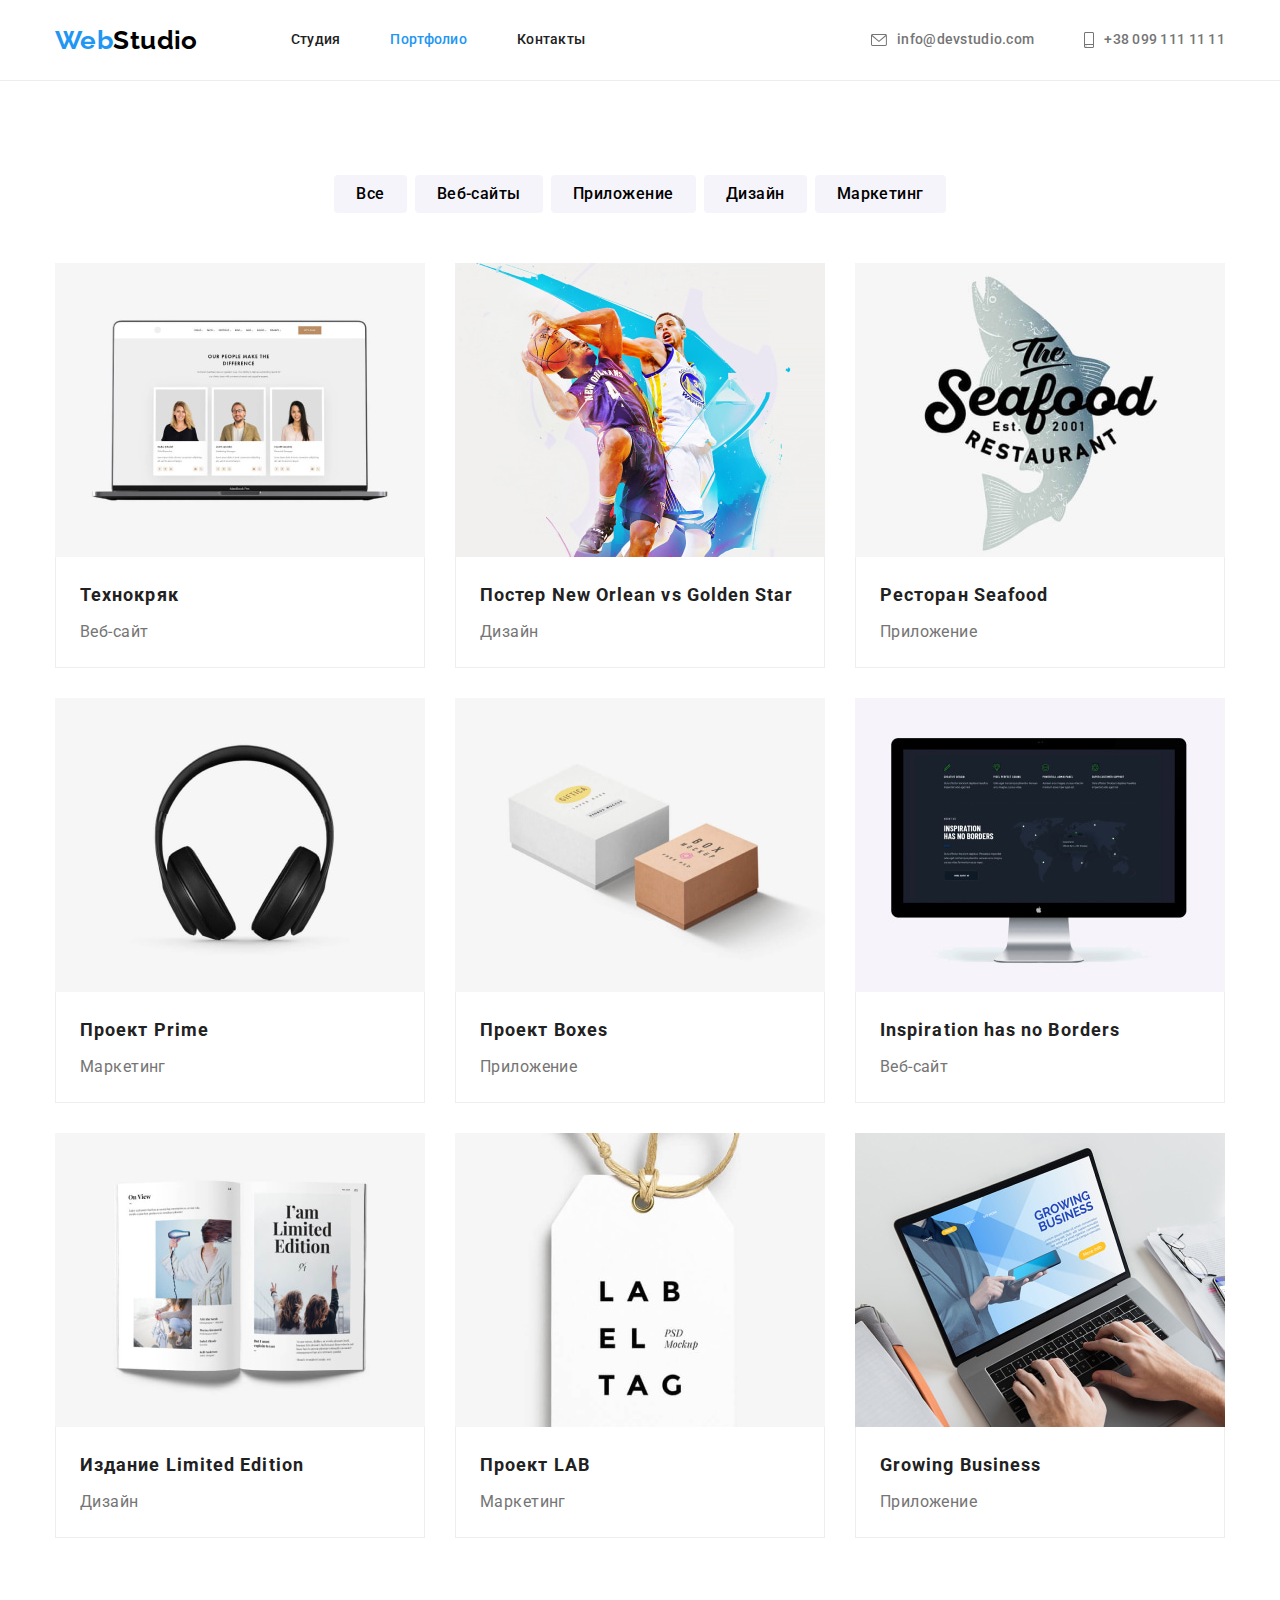
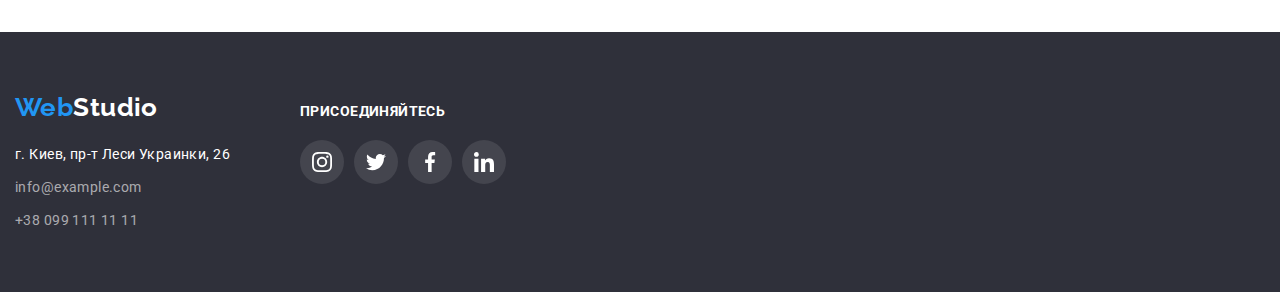
==== commit 41b60de1: "Оновив портфоліо" ====
--- a/portfolio.html
+++ b/portfolio.html
@@ -211,61 +211,59 @@
     <!--Footer-->
     <footer class="footer">
       <div class="container">
-        <ul class="foot-adress">
-          <li class="foot-list">
-            <a href="./index.html" class="logo"
-              >Web<span class="logo-studio">Studio</span></a
-            >
-            <address class="footer-adress">
-              г. Киев, пр-т Леси Украинки, 26
-              <ul class="footer-info">
-                <li class="footer-adress-item">
-                  <a href="mailto:info@example.com" class="link"
-                    >info@example.com</a
-                  >
-                </li>
-                <li class="footer-adress-item">
-                  <a href="tel:+380991111111" class="link">+38 099 111 11 11</a>
-                </li>
-              </ul>
-            </address>
-          </li>
-          <li class="foot-list">
-            <ul class="foot-social">
-              <li class="social-list">
-                <h3 class="footer-title">ПРИСОЕДИНЯЙТЕСЬ</h3>
+        <div class="foot-adress">
+          <a href="./index.html" class="logo"
+            >Web<span class="logo-studio">Studio</span></a
+          >
+          <address class="footer-adress">
+            г. Киев, пр-т Леси Украинки, 26
+            <ul class="footer-info">
+              <li class="footer-adress-item">
+                <a href="mailto:info@example.com" class="link"
+                  >info@example.com</a
+                >
               </li>
-              <li class="social-list">
-                <ul class="foot-icons list">
-                  <li class="ftr-icon">
-                    <a href="" class="footer-social"
-                      ><svg class="soc-icons" width="20" height="20">
-                        <use href="./images/icons.svg#instagram"></use></svg
-                    ></a>
-                  </li>
-                  <li class="ftr-icon">
-                    <a href="" class="footer-social"
-                      ><svg class="soc-icons" width="20" height="20">
-                        <use href="./images/icons.svg#twitter"></use></svg
-                    ></a>
-                  </li>
-                  <li class="ftr-icon">
-                    <a href="" class="footer-social"
-                      ><svg class="soc-icons" width="20" height="20">
-                        <use href="./images/icons.svg#facebook"></use></svg
-                    ></a>
-                  </li>
-                  <li class="ftr-icon">
-                    <a href="" class="footer-social"
-                      ><svg class="soc-icons" width="20" height="20">
-                        <use href="./images/icons.svg#linkedin"></use></svg
-                    ></a>
-                  </li>
-                </ul>
+              <li class="footer-adress-item">
+                <a href="tel:+380991111111" class="link">+38 099 111 11 11</a>
               </li>
             </ul>
-          </li>
-        </ul>
+          </address>
+        </div>
+        <div class="foot-list">
+          <ul class="foot-social">
+            <li class="social-list">
+              <h3 class="footer-title">ПРИСОЕДИНЯЙТЕСЬ</h3>
+            </li>
+            <li class="social-list">
+              <ul class="foot-icons">
+                <li class="ftr-icon">
+                  <a href="" class="footer-social"
+                    ><svg class="soc-icons" width="20" height="20">
+                      <use href="./images/icons.svg#instagram"></use></svg
+                  ></a>
+                </li>
+                <li class="ftr-icon">
+                  <a href="" class="footer-social"
+                    ><svg class="soc-icons" width="20" height="20">
+                      <use href="./images/icons.svg#twitter"></use></svg
+                  ></a>
+                </li>
+                <li class="ftr-icon">
+                  <a href="" class="footer-social"
+                    ><svg class="soc-icons" width="20" height="20">
+                      <use href="./images/icons.svg#facebook"></use></svg
+                  ></a>
+                </li>
+                <li class="ftr-icon">
+                  <a href="" class="footer-social"
+                    ><svg class="soc-icons" width="20" height="20">
+                      <use href="./images/icons.svg#linkedin"></use></svg
+                  ></a>
+                </li>
+              </ul>
+            </li>
+          </ul>
+        </div>
       </div>
     </footer>
   </body>
--- a/css/styles.css
+++ b/css/styles.css
@@ -159,6 +159,7 @@
 
 .nav-icons {
   margin-right: 10px;
+  fill: currentColor;
 }
 
 /* Hero */
@@ -446,20 +447,13 @@
 .footer-adress .link {
   color: rgba(255, 255, 255, 0.6);
 }
+
 .footer .logo-studio {
   color: var(--primary-white-color);
-}
-
-.adress-nav .link {
-  color: var(--acent-color);
 }
 
 .link:hover,
 .link:focus {
-  color: var(--button-color);
-}
-
-.adress-nav .link.current {
   color: var(--button-color);
 }
 
@@ -473,8 +467,9 @@
   color: var(--primary-white-color);
 }
 
-.foot-adress {
-  display: flex;
+.footer .container {
+  display: inline-flex;
+  align-items: baseline;
 }
 
 .foot-list:last-child {
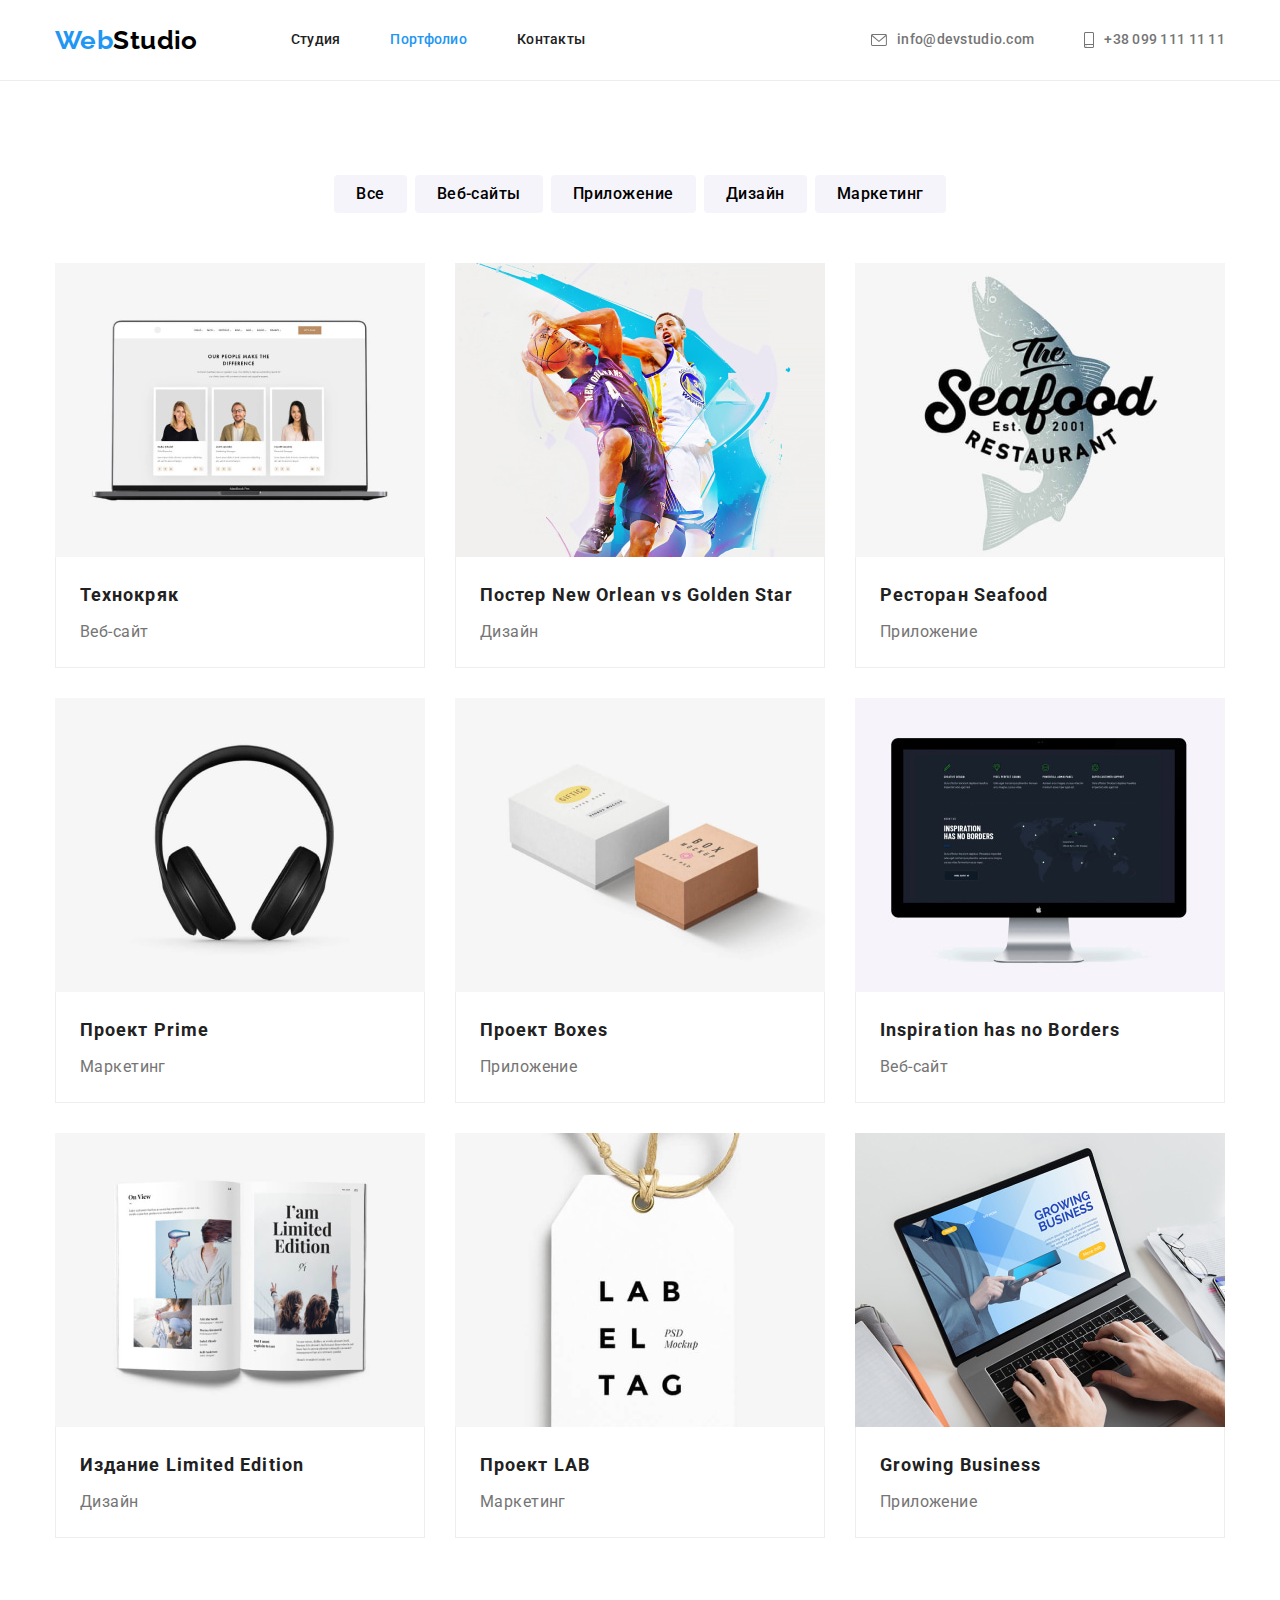
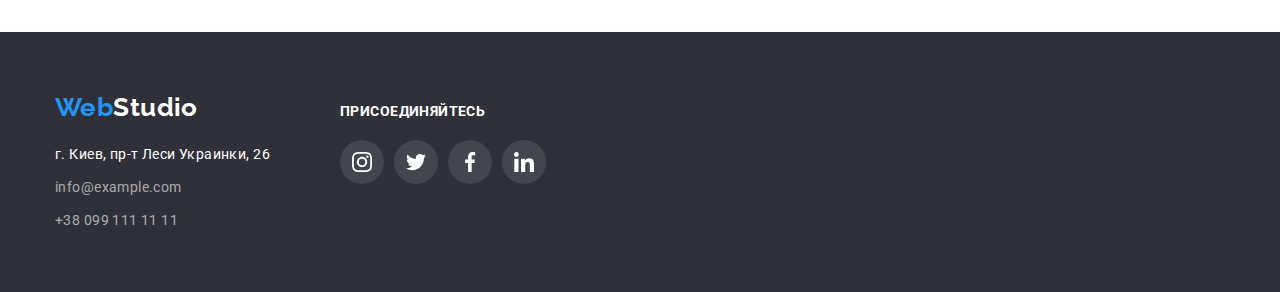
==== commit 4aaedce2: "final version m.4" ====
--- a/portfolio.html
+++ b/portfolio.html
@@ -230,37 +230,31 @@
           </address>
         </div>
         <div class="foot-list">
-          <ul class="foot-social">
-            <li class="social-list">
-              <h3 class="footer-title">ПРИСОЕДИНЯЙТЕСЬ</h3>
-            </li>
-            <li class="social-list">
-              <ul class="foot-icons">
-                <li class="ftr-icon">
-                  <a href="" class="footer-social"
-                    ><svg class="soc-icons" width="20" height="20">
-                      <use href="./images/icons.svg#instagram"></use></svg
-                  ></a>
-                </li>
-                <li class="ftr-icon">
-                  <a href="" class="footer-social"
-                    ><svg class="soc-icons" width="20" height="20">
-                      <use href="./images/icons.svg#twitter"></use></svg
-                  ></a>
-                </li>
-                <li class="ftr-icon">
-                  <a href="" class="footer-social"
-                    ><svg class="soc-icons" width="20" height="20">
-                      <use href="./images/icons.svg#facebook"></use></svg
-                  ></a>
-                </li>
-                <li class="ftr-icon">
-                  <a href="" class="footer-social"
-                    ><svg class="soc-icons" width="20" height="20">
-                      <use href="./images/icons.svg#linkedin"></use></svg
-                  ></a>
-                </li>
-              </ul>
+          <h3 class="footer-title">ПРИСОЕДИНЯЙТЕСЬ</h3>
+          <ul class="foot-icons">
+            <li class="ftr-icon">
+              <a href="" class="footer-social"
+                ><svg class="soc-icons" width="20" height="20">
+                  <use href="./images/icons.svg#instagram"></use></svg
+              ></a>
+            </li>
+            <li class="ftr-icon">
+              <a href="" class="footer-social"
+                ><svg class="soc-icons" width="20" height="20">
+                  <use href="./images/icons.svg#twitter"></use></svg
+              ></a>
+            </li>
+            <li class="ftr-icon">
+              <a href="" class="footer-social"
+                ><svg class="soc-icons" width="20" height="20">
+                  <use href="./images/icons.svg#facebook"></use></svg
+              ></a>
+            </li>
+            <li class="ftr-icon">
+              <a href="" class="footer-social"
+                ><svg class="soc-icons" width="20" height="20">
+                  <use href="./images/icons.svg#linkedin"></use></svg
+              ></a>
             </li>
           </ul>
         </div>
--- a/css/styles.css
+++ b/css/styles.css
@@ -468,7 +468,7 @@
 }
 
 .footer .container {
-  display: inline-flex;
+  display: flex;
   align-items: baseline;
 }
 
